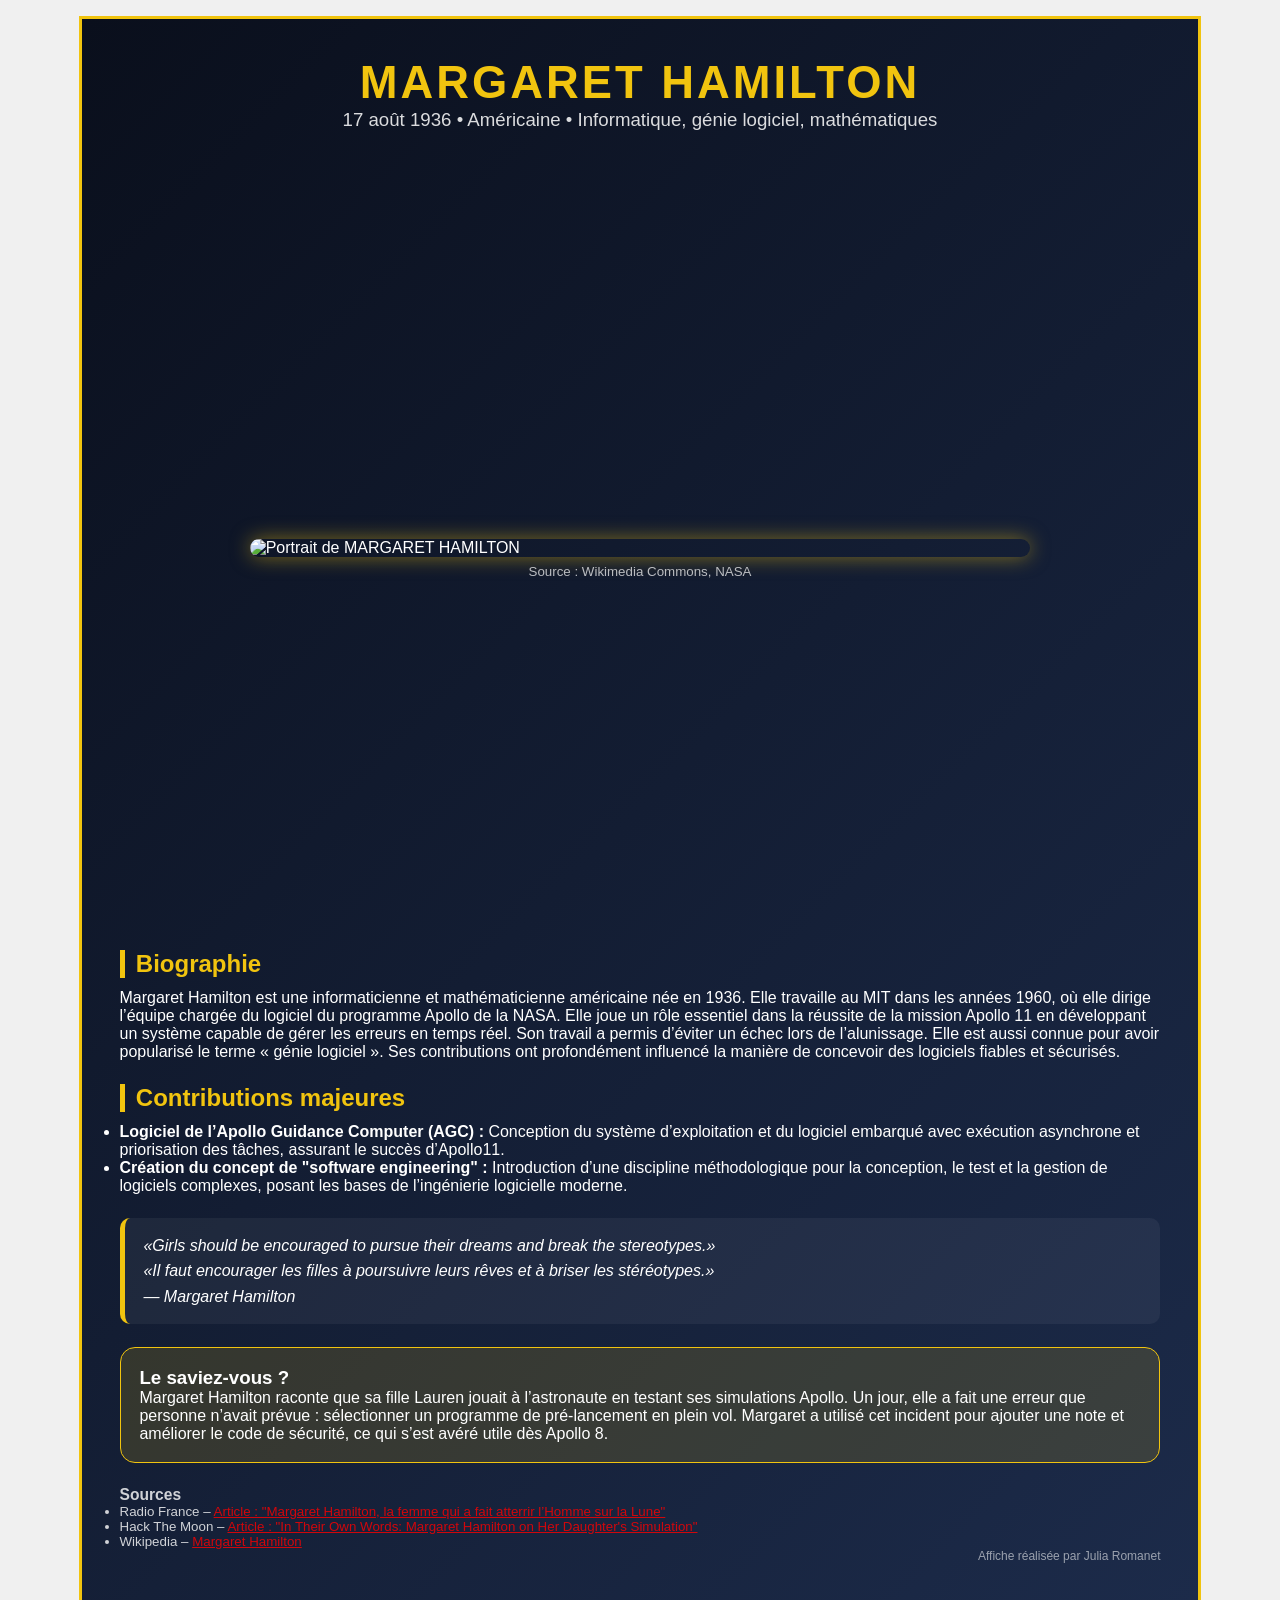
==== affiche.html @ 57873142 "Add files via upload" ====
<!DOCTYPE html>
<!--
  Arborescence attendue :
  Devoirs/
  └── Poster-html/
      ├── affiche.html   ← ce fichier
      └── images/
          └── portrait.jpg
-->
<html lang="fr">
<head>
  <meta charset="UTF-8">
  <title>Affiche – MARGARET HAMILTON</title>
  <link rel="stylesheet" href="style.css">
</head>
<body>

  <div class="affiche">

    <!-- Zone 1 : En-tête -->
    <header class="entete">
      <h1>MARGARET HAMILTON</h1>
      <p>17 août 1936 • Américaine • Informatique, génie logiciel, mathématiques</p>
    </header>

    <!-- Zone 2 : Portrait -->
    <section class="portrait">
      <img src="images/Margaret_Hamilton_in_action.jpg" alt="Portrait de MARGARET HAMILTON">
      <p class="legende">Source : Wikimedia Commons, NASA</p>
    </section>

    <!-- Zone 3 : Biographie -->
    <section class="biographie">
      <h2>Biographie</h2>
      <p>Margaret Hamilton est une informaticienne et mathématicienne américaine née en 1936. Elle travaille au MIT dans les années 1960, où elle dirige l’équipe chargée du logiciel du programme Apollo de la NASA. Elle joue un rôle essentiel dans la réussite de la mission Apollo 11 en développant un système capable de gérer les erreurs en temps réel. Son travail a permis d’éviter un échec lors de l’alunissage. Elle est aussi connue pour avoir popularisé le terme « génie logiciel ». Ses contributions ont profondément influencé la manière de concevoir des logiciels fiables et sécurisés.</p>
    </section>

    <!-- Zone 4 : Contributions -->
    <section class="contributions">
      <h2>Contributions majeures</h2>
      <ul>
        <li><strong>Logiciel de l’Apollo Guidance Computer (AGC) :</strong> Conception du système d’exploitation et du logiciel embarqué avec exécution asynchrone et priorisation des tâches, assurant le succès d’Apollo11.</li>
        <li><strong>Création du concept de "software engineering" :</strong> Introduction d’une discipline méthodologique pour la conception, le test et la gestion de logiciels complexes, posant les bases de l’ingénierie logicielle moderne.</li>
      </ul>
    </section>

    <!-- Zone 5 : Citation -->
    <blockquote class="citation">
      <p>«Girls should be encouraged to pursue their dreams and break the stereotypes.»</p>
      <p>«Il faut encourager les filles à poursuivre leurs rêves et à briser les stéréotypes.»</p>
      <cite>— Margaret Hamilton</cite>
    </blockquote>

    <!-- Zone 6 : Le saviez-vous -->
    <aside class="anecdote">
      <h3>Le saviez-vous ?</h3>
      <p>Margaret Hamilton raconte que sa fille Lauren jouait à l’astronaute en testant ses simulations Apollo. Un jour, elle a fait une erreur que personne n’avait prévue : sélectionner un programme de pré-lancement en plein vol. Margaret a utilisé cet incident pour ajouter une note et améliorer le code de sécurité, ce qui s’est avéré utile dès Apollo 8.</p>
    </aside>

    <!-- Zone 7 : Sources -->
    <footer class="sources">
      <h3>Sources</h3>
      <ul>
        <li>Radio France – <a href="https://www.radiofrance.fr/franceculture/margaret-hamilton-la-femme-qui-a-fait-atterrir-l-homme-sur-la-lune-2274004" style="color:#FF0000;" target="_blank" >Article : "Margaret Hamilton, la femme qui a fait atterrir l’Homme sur la Lune"</a></li>
        <li>Hack The Moon – <a href="https://wehackthemoon.com/people/margaret-hamilton-her-daughters-simulation" style="color:#FF0000;" target="_blank">Article : "In Their Own Words: Margaret Hamilton on Her Daughter's Simulation"</a></li>
        <li>Wikipedia – <a href="https://fr.wikipedia.org/wiki/Margaret_Hamilton_(scientifique)" style="color:#FF0000;" target="_blank">Margaret Hamilton</a></li>
      </ul>
      <p class="realisation">Affiche réalisée par Julia Romanet</p>
    </footer>

  </div> <!-- fin .affiche -->

</body>
</html>
---- style.css ----
/* ── Réinitialisation ── */
* { box-sizing: border-box; margin: 0; padding: 0; }

/* ── Affiche A3 portrait ── */
body {
    background: #f0f0f0;
    display: flex;
    justify-content: center;
    padding: 1rem;
}

/* Style général */
.affiche {
  width: 29.7cm;
  height: 42cm;
  padding: 1cm;
  font-family: Arial, sans-serif;

  /* Dégradé spatial */
  background: linear-gradient(135deg, #0a0f1c, #1c2b4a);
  color: white;
  display: grid;
  grid-template-rows: auto 1fr auto auto;
  gap: 0.6cm;
  border: 3px solid #f1c40f;
}

/* En-tête */
.entete {
    text-align: center;
    margin-bottom: 1cm;
}

.entete h1 {
  font-size: 34pt;
  letter-spacing: 3px;
  color: #f1c40f;
}

.entete p {
    font-size: 14pt;
	opacity: 0.85;
}

/* Corps */
.corps {
  display: grid;
  grid-template-columns: 1fr 2fr;
  gap: 0.6cm;
}

/* Portrait */
.portrait {
  display: flex;
  flex-direction: column;
  align-items: center;
  justify-content: center;
}

.portrait img {
  width: 75%;
  border-radius: 15px;
  box-shadow: 0 0 20px rgba(241, 196, 15, 0.5);
}

.legende {
  font-size: 10pt;
  margin-top: 0.2cm;
  opacity: 0.7;
}

/* Textes */
.textes {
  display: flex;
  flex-direction: column;
  gap: 0.6cm;
}

/* Titres */
h2 {
  font-size: 18pt;
  color: #f1c40f;
  border-left: 5px solid #f1c40f;
  padding-left: 0.3cm;
  margin-bottom: 0.3cm;
}

/* Bas */
.bas {
  display: grid;
  grid-template-columns: 1fr 1fr;
  gap: 0.6cm;
}

/* Citation */
.citation {
  font-style: italic;
  border-left: 5px solid #f1c40f;
  padding-left: 0.5cm;

  background: rgba(255,255,255,0.05);
  border-radius: 10px;
  padding: 0.5cm;

  display: flex;
  flex-direction: column;
  justify-content: center;
  gap: 0.2cm;
}

/* Anecdote */
.anecdote {
  background: rgba(241, 196, 15, 0.15);
  padding: 0.5cm;
  border-radius: 15px;
  border: 1px solid #f1c40f;
}

/* Sources */
.sources {
  font-size: 10pt;
  opacity: 0.8;
}


.contenu {
    display: flex;
    justify-content: space-between;
}

.realisation {
  font-size:9pt;
  opacity:0.7;
  text-align:right;
}
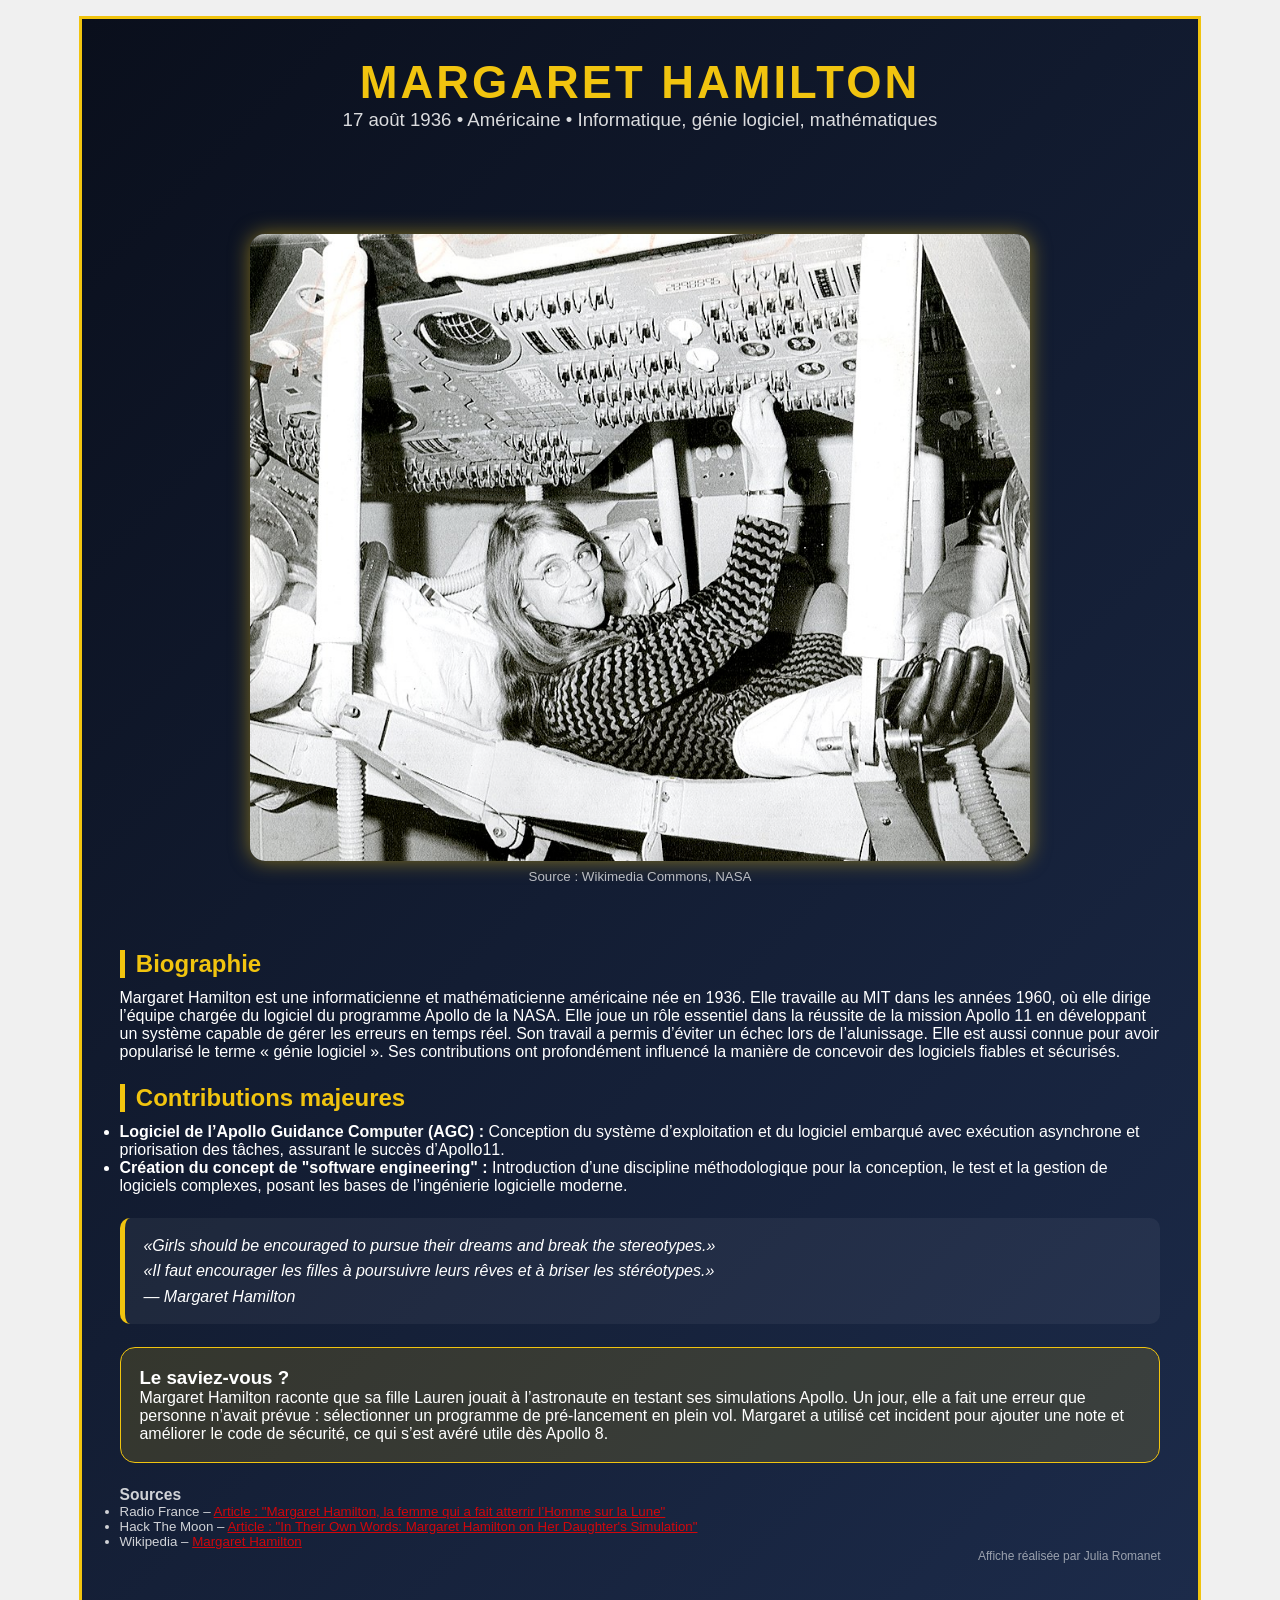
==== commit a77657f1: "Update affiche.html" ====
--- a/affiche.html
+++ b/affiche.html
@@ -25,7 +25,7 @@
 
     <!-- Zone 2 : Portrait -->
     <section class="portrait">
-      <img src="images/Margaret_Hamilton_in_action.jpg" alt="Portrait de MARGARET HAMILTON">
+      <img src="Margaret_Hamilton_in_action.jpg" alt="Portrait de MARGARET HAMILTON">
       <p class="legende">Source : Wikimedia Commons, NASA</p>
     </section>
 
@@ -71,4 +71,4 @@
   </div> <!-- fin .affiche -->
 
 </body>
-</html>+</html>
